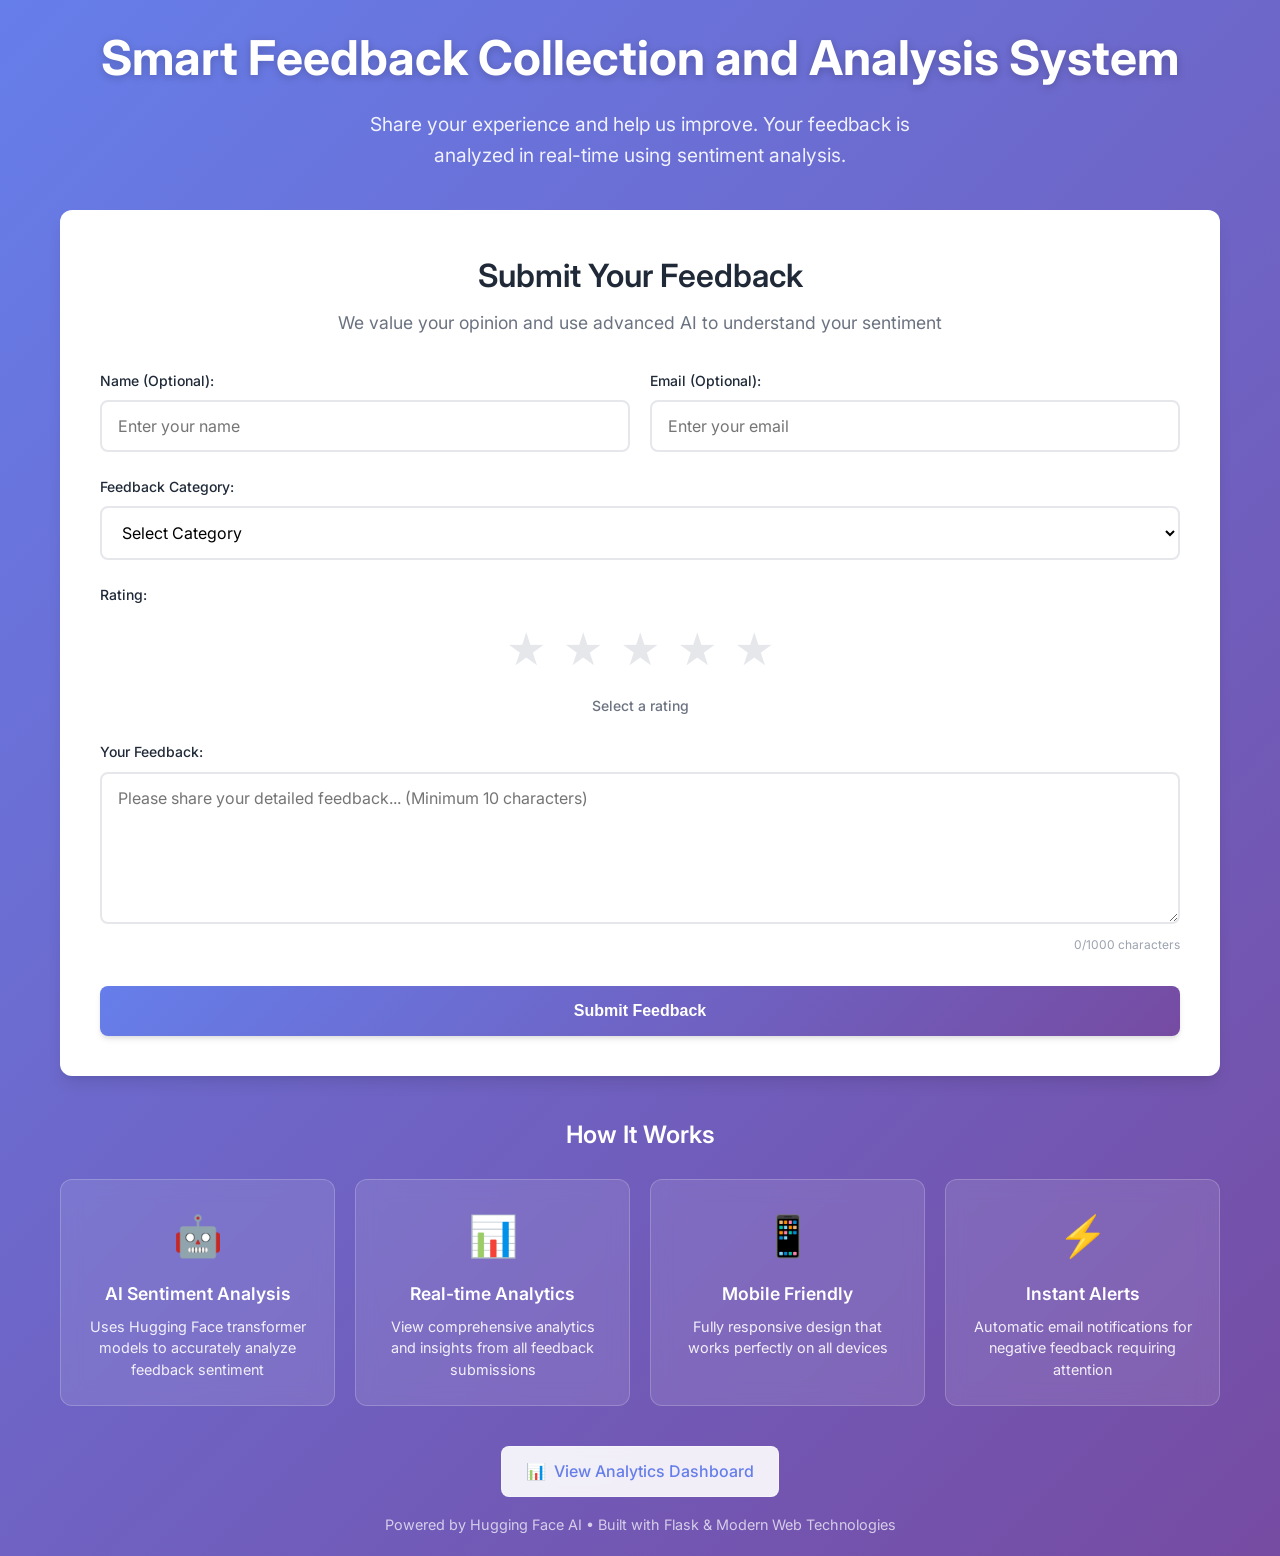
==== frontend/index.html @ a627e8ed "Initial commit - Smart Feedback Collection and Analysis System" ====
<!DOCTYPE html>
<html lang="en">
<head>
    <meta charset="UTF-8">
    <meta name="viewport" content="width=device-width, initial-scale=1.0">
    <title>Smart Feedback System</title>
    <link rel="stylesheet" href="styles/main.css">
    <link rel="preconnect" href="https://fonts.googleapis.com">
    <link rel="preconnect" href="https://fonts.gstatic.com" crossorigin>
    <link href="https://fonts.googleapis.com/css2?family=Inter:wght@300;400;500;600;700&display=swap" rel="stylesheet">
</head>
<body>
    <div class="container">
        <header>
            <div class="header-content">
                <h1>Smart Feedback Collection and Analysis System</h1>
                <p>Share your experience and help us improve. Your feedback is analyzed in real-time using sentiment analysis.</p>
            </div>
        </header>

        <main class="main-content">
            <div class="feedback-form-container">
                <div class="form-header">
                    <h2>Submit Your Feedback</h2>
                    <p>We value your opinion and use advanced AI to understand your sentiment</p>
                </div>

                <form id="feedbackForm" class="feedback-form">
                    <div class="form-row">
                        <div class="form-group">
                            <label for="name">Name (Optional):</label>
                            <input type="text" id="name" name="name" placeholder="Enter your name">
                        </div>

                        <div class="form-group">
                            <label for="email">Email (Optional):</label>
                            <input type="email" id="email" name="email" placeholder="Enter your email">
                        </div>
                    </div>

                    <div class="form-group">
                        <label for="category">Feedback Category:</label>
                        <select id="category" name="category" required>
                            <option value="">Select Category</option>
                            <option value="product">Product Feedback</option>
                            <option value="service">Service Feedback</option>
                            <option value="website">Website Experience</option>
                            <option value="support">Customer Support</option>
                            <option value="general">General Feedback</option>
                        </select>
                    </div>

                    <div class="form-group">
                        <label for="rating">Rating:</label>
                        <div class="rating-container">
                            <div class="rating-stars">
                                <span class="star" data-value="1">★</span>
                                <span class="star" data-value="2">★</span>
                                <span class="star" data-value="3">★</span>
                                <span class="star" data-value="4">★</span>
                                <span class="star" data-value="5">★</span>
                            </div>
                            <div class="rating-text" id="ratingText">Select a rating</div>
                        </div>
                        <input type="hidden" id="rating" name="rating" required>
                    </div>

                    <div class="form-group">
                        <label for="message">Your Feedback:</label>
                        <textarea id="message" name="message" rows="6" 
                                  placeholder="Please share your detailed feedback... (Minimum 10 characters)" 
                                  required></textarea>
                        <div class="char-count">
                            <span id="charCount">0</span>/1000 characters
                        </div>
                    </div>

                    <div class="form-actions">
                        <button type="submit" class="submit-btn" id="submitBtn">
                            <span class="btn-text">Submit Feedback</span>
                            <span class="btn-loading" style="display: none;">
                                <span class="loading-spinner"></span>
                                Analyzing Sentiment...
                            </span>
                        </button>
                    </div>
                </form>

                <div id="responseMessage" class="response-message"></div>
            </div>

            <div class="features-section">
                <h3>How It Works</h3>
                <div class="features-grid">
                    <div class="feature-card">
                        <div class="feature-icon">🤖</div>
                        <h4>AI Sentiment Analysis</h4>
                        <p>Uses Hugging Face transformer models to accurately analyze feedback sentiment</p>
                    </div>
                    <div class="feature-card">
                        <div class="feature-icon">📊</div>
                        <h4>Real-time Analytics</h4>
                        <p>View comprehensive analytics and insights from all feedback submissions</p>
                    </div>
                    <div class="feature-card">
                        <div class="feature-icon">📱</div>
                        <h4>Mobile Friendly</h4>
                        <p>Fully responsive design that works perfectly on all devices</p>
                    </div>
                    <div class="feature-card">
                        <div class="feature-icon">⚡</div>
                        <h4>Instant Alerts</h4>
                        <p>Automatic email notifications for negative feedback requiring attention</p>
                    </div>
                </div>
            </div>
        </main>

        <footer class="footer">
            <div class="footer-actions">
                <a href="dashboard.html" class="btn btn-secondary">
                    <span>📊</span>
                    View Analytics Dashboard
                </a>
            </div>
            <div class="footer-info">
                <p>Powered by Hugging Face AI • Built with Flask & Modern Web Technologies</p>
            </div>
        </footer>
    </div>

    <script src="scripts/main.js"></script>
</body>
</html>
---- frontend/styles/main.css ----
* {
    margin: 0;
    padding: 0;
    box-sizing: border-box;
}

:root {
    --primary-color: #667eea;
    --primary-dark: #5a6fd8;
    --secondary-color: #764ba2;
    --success-color: #10b981;
    --warning-color: #f59e0b;
    --error-color: #ef4444;
    --text-primary: #1f2937;
    --text-secondary: #6b7280;
    --text-light: #9ca3af;
    --bg-primary: #ffffff;
    --bg-secondary: #f8fafc;
    --bg-tertiary: #f1f5f9;
    --border-color: #e5e7eb;
    --shadow-sm: 0 1px 2px 0 rgba(0, 0, 0, 0.05);
    --shadow-md: 0 4px 6px -1px rgba(0, 0, 0, 0.1), 0 2px 4px -1px rgba(0, 0, 0, 0.06);
    --shadow-lg: 0 10px 15px -3px rgba(0, 0, 0, 0.1), 0 4px 6px -2px rgba(0, 0, 0, 0.05);
    --border-radius: 12px;
    --border-radius-sm: 8px;
    --transition: all 0.3s cubic-bezier(0.4, 0, 0.2, 1);
}

body {
    font-family: 'Inter', -apple-system, BlinkMacSystemFont, 'Segoe UI', Roboto, sans-serif;
    line-height: 1.6;
    color: var(--text-primary);
    background: linear-gradient(135deg, var(--primary-color) 0%, var(--secondary-color) 100%);
    min-height: 100vh;
}

.container {
    max-width: 1200px;
    margin: 0 auto;
    padding: 20px;
    min-height: 100vh;
    display: flex;
    flex-direction: column;
}

/* Header Styles */
header {
    text-align: center;
    margin-bottom: 40px;
    color: white;
}

.header-content h1 {
    font-size: clamp(2rem, 5vw, 3rem);
    font-weight: 700;
    margin-bottom: 12px;
    text-shadow: 0 2px 8px rgba(0, 0, 0, 0.2);
}

.header-content p {
    font-size: clamp(1rem, 2vw, 1.2rem);
    opacity: 0.9;
    max-width: 600px;
    margin: 0 auto;
    line-height: 1.6;
}

/* Main Content */
.main-content {
    flex: 1;
    display: grid;
    gap: 40px;
    align-content: start;
}

/* Form Container */
.feedback-form-container {
    background: var(--bg-primary);
    padding: clamp(24px, 4vw, 40px);
    border-radius: var(--border-radius);
    box-shadow: var(--shadow-lg);
    backdrop-filter: blur(10px);
}

.form-header {
    text-align: center;
    margin-bottom: 32px;
}

.form-header h2 {
    font-size: clamp(1.5rem, 3vw, 2rem);
    font-weight: 600;
    color: var(--text-primary);
    margin-bottom: 8px;
}

.form-header p {
    color: var(--text-secondary);
    font-size: 1.1rem;
}

/* Form Styles */
.form-row {
    display: grid;
    grid-template-columns: 1fr 1fr;
    gap: 20px;
}

.form-group {
    margin-bottom: 24px;
}

label {
    display: block;
    margin-bottom: 8px;
    font-weight: 500;
    color: var(--text-primary);
    font-size: 14px;
}

input, select, textarea {
    width: 100%;
    padding: 14px 16px;
    border: 2px solid var(--border-color);
    border-radius: var(--border-radius-sm);
    font-size: 16px;
    transition: var(--transition);
    background: var(--bg-primary);
    font-family: inherit;
}

input:focus, select:focus, textarea:focus {
    outline: none;
    border-color: var(--primary-color);
    box-shadow: 0 0 0 3px rgba(102, 126, 234, 0.1);
    background: var(--bg-primary);
}

/* Rating Styles */
.rating-container {
    text-align: center;
}

.rating-stars {
    display: inline-flex;
    gap: 8px;
    margin-bottom: 8px;
}

.star {
    font-size: clamp(2rem, 4vw, 2.5rem);
    color: var(--border-color);
    cursor: pointer;
    transition: var(--transition);
    padding: 4px;
    border-radius: 4px;
}

.star:hover {
    transform: scale(1.2);
    color: #ffd700;
}

.star.active {
    color: #ffd700;
    text-shadow: 0 2px 8px rgba(255, 215, 0, 0.4);
}

.rating-text {
    font-size: 14px;
    color: var(--text-secondary);
    font-weight: 500;
}

/* Character Count */
.char-count {
    text-align: right;
    font-size: 12px;
    color: var(--text-light);
    margin-top: 4px;
}

/* Form Actions */
.form-actions {
    margin-top: 32px;
}

.submit-btn {
    width: 100%;
    padding: 16px 24px;
    background: linear-gradient(135deg, var(--primary-color), var(--secondary-color));
    color: white;
    border: none;
    border-radius: var(--border-radius-sm);
    font-size: 16px;
    font-weight: 600;
    cursor: pointer;
    transition: var(--transition);
    display: flex;
    align-items: center;
    justify-content: center;
    gap: 8px;
    box-shadow: var(--shadow-md);
}

.submit-btn:hover:not(:disabled) {
    transform: translateY(-2px);
    box-shadow: var(--shadow-lg);
}

.submit-btn:active {
    transform: translateY(0);
}

.submit-btn:disabled {
    opacity: 0.7;
    cursor: not-allowed;
    transform: none;
}

.loading-spinner {
    width: 16px;
    height: 16px;
    border: 2px solid transparent;
    border-top: 2px solid currentColor;
    border-radius: 50%;
    animation: spin 1s linear infinite;
}

@keyframes spin {
    to { transform: rotate(360deg); }
}

/* Response Message */
.response-message {
    margin-top: 20px;
    padding: 16px 20px;
    border-radius: var(--border-radius-sm);
    text-align: center;
    display: none;
    font-weight: 500;
    animation: slideDown 0.3s ease;
}

@keyframes slideDown {
    from {
        opacity: 0;
        transform: translateY(-10px);
    }
    to {
        opacity: 1;
        transform: translateY(0);
    }
}

.response-message.success {
    background: #ecfdf5;
    color: #065f46;
    border: 1px solid #a7f3d0;
}

.response-message.error {
    background: #fef2f2;
    color: #991b1b;
    border: 1px solid #fecaca;
}

.response-message.info {
    background: #eff6ff;
    color: #1e40af;
    border: 1px solid #dbeafe;
}

/* Features Section */
.features-section {
    text-align: center;
}

.features-section h3 {
    font-size: 1.5rem;
    font-weight: 600;
    color: white;
    margin-bottom: 24px;
}

.features-grid {
    display: grid;
    grid-template-columns: repeat(auto-fit, minmax(250px, 1fr));
    gap: 20px;
}

.feature-card {
    background: rgba(255, 255, 255, 0.1);
    backdrop-filter: blur(10px);
    padding: 24px;
    border-radius: var(--border-radius);
    color: white;
    transition: var(--transition);
    border: 1px solid rgba(255, 255, 255, 0.2);
}

.feature-card:hover {
    transform: translateY(-4px);
    background: rgba(255, 255, 255, 0.15);
}

.feature-icon {
    font-size: 2.5rem;
    margin-bottom: 12px;
}

.feature-card h4 {
    font-size: 1.1rem;
    font-weight: 600;
    margin-bottom: 8px;
}

.feature-card p {
    opacity: 0.9;
    font-size: 0.9rem;
    line-height: 1.5;
}

/* Footer */
.footer {
    margin-top: 40px;
    text-align: center;
}

.footer-actions {
    margin-bottom: 16px;
}

.btn {
    display: inline-flex;
    align-items: center;
    gap: 8px;
    padding: 12px 24px;
    background: rgba(255, 255, 255, 0.2);
    color: white;
    text-decoration: none;
    border-radius: var(--border-radius-sm);
    font-weight: 500;
    transition: var(--transition);
    backdrop-filter: blur(10px);
    border: 1px solid rgba(255, 255, 255, 0.3);
}

.btn:hover {
    background: rgba(255, 255, 255, 0.3);
    transform: translateY(-2px);
}

.btn-secondary {
    background: rgba(255, 255, 255, 0.9);
    color: var(--primary-color);
}

.btn-secondary:hover {
    background: white;
}

.footer-info {
    color: rgba(255, 255, 255, 0.7);
    font-size: 0.9rem;
}

/* Mobile Responsiveness */
@media (max-width: 768px) {
    .container {
        padding: 16px;
    }
    
    .form-row {
        grid-template-columns: 1fr;
        gap: 0;
    }
    
    .features-grid {
        grid-template-columns: 1fr;
    }
    
    .feedback-form-container {
        padding: 24px 20px;
    }
    
    input, select, textarea {
        padding: 16px;
        font-size: 16px; /* Prevent zoom on iOS */
    }
    
    .rating-stars {
        gap: 12px;
    }
    
    .star {
        padding: 8px;
    }
}

@media (max-width: 480px) {
    .container {
        padding: 12px;
    }
    
    .feedback-form-container {
        padding: 20px 16px;
        border-radius: 16px;
    }
    
    .feature-card {
        padding: 20px;
    }
    
    .btn {
        width: 100%;
        justify-content: center;
    }
}

/* Touch device improvements */
@media (hover: none) {
    .star:hover {
        transform: none;
    }
    
    .submit-btn:hover:not(:disabled) {
        transform: none;
    }
    
    .feature-card:hover {
        transform: none;
    }
    
    .btn:hover {
        transform: none;
    }
}

/* Sentiment badges for messages */
.sentiment-badge {
    display: inline-block;
    padding: 4px 12px;
    border-radius: 20px;
    font-size: 12px;
    font-weight: 600;
    margin-left: 8px;
    text-transform: uppercase;
    letter-spacing: 0.5px;
}

.sentiment-badge.positive {
    background: #d1fae5;
    color: #065f46;
}

.sentiment-badge.negative {
    background: #fee2e2;
    color: #991b1b;
}

.sentiment-badge.neutral {
    background: #fef3c7;
    color: #92400e;
}
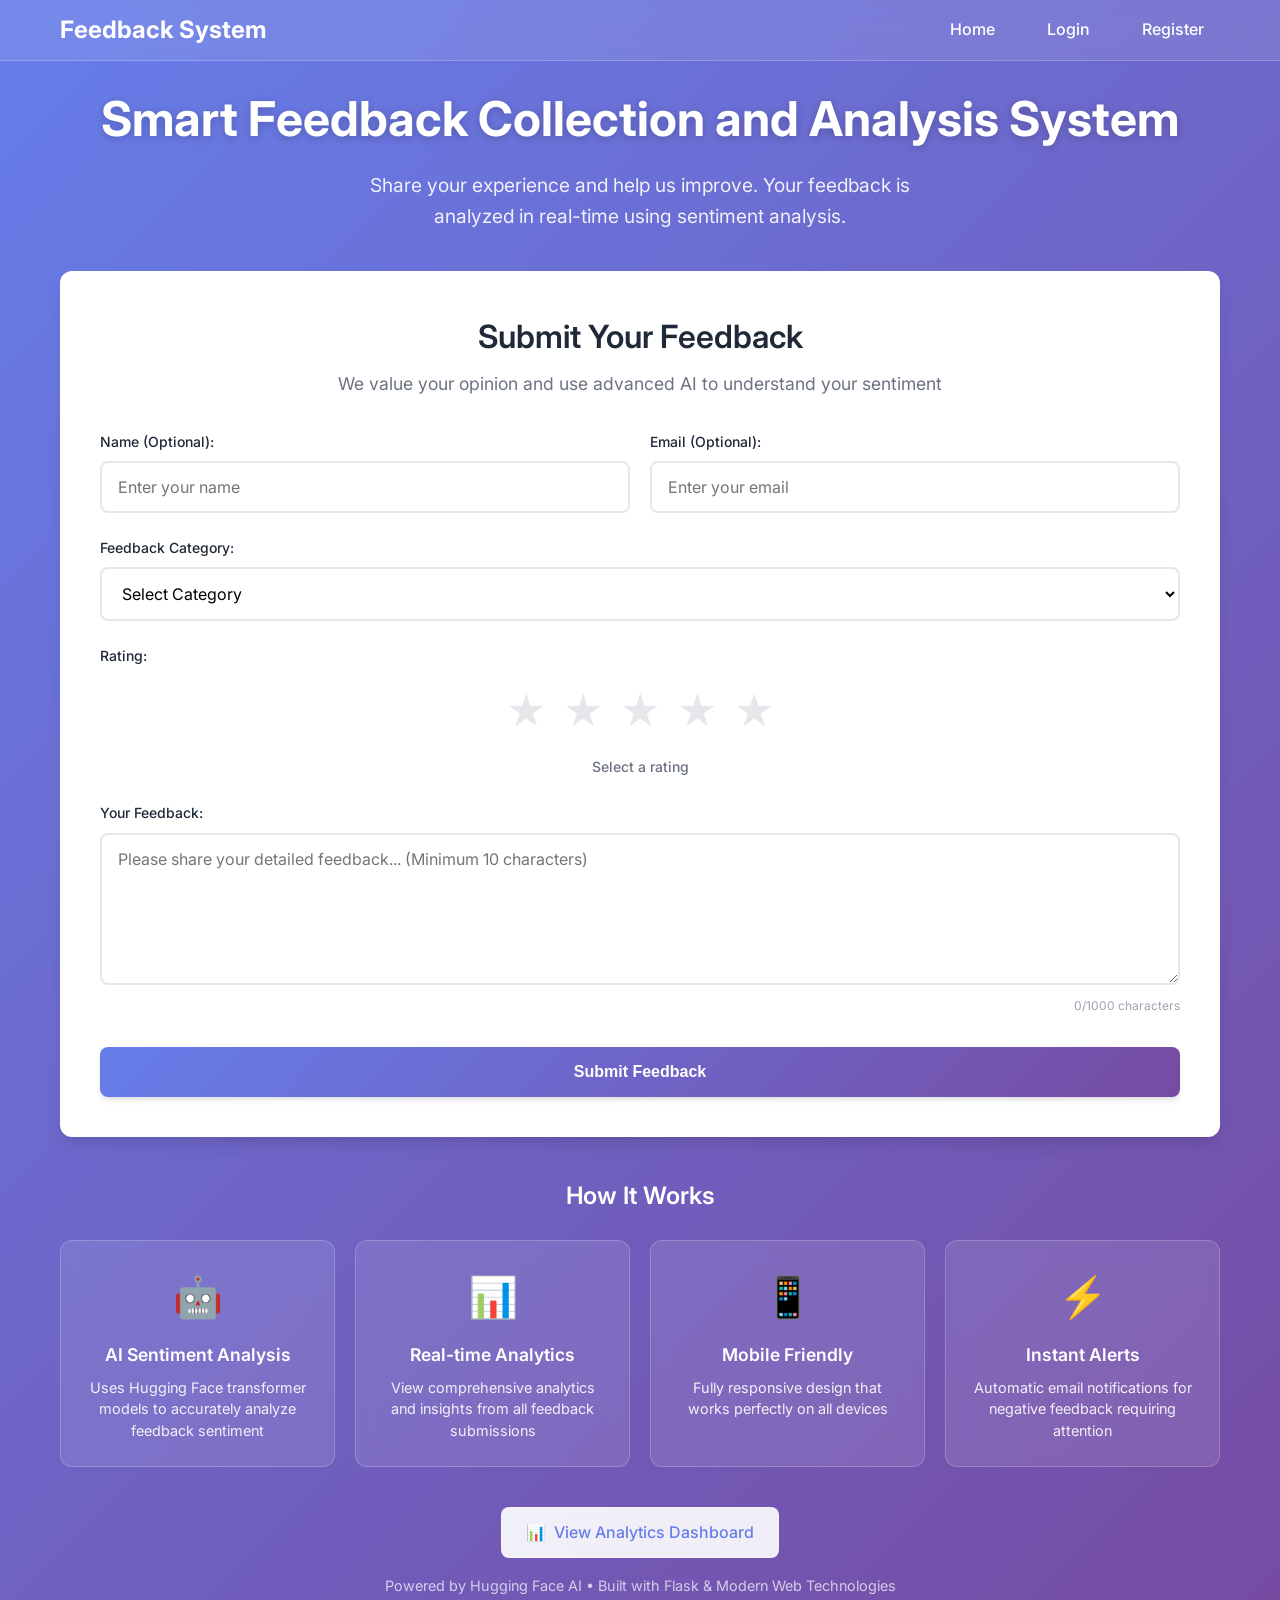
==== commit 2caccc70: "Users added" ====
--- a/frontend/index.html
+++ b/frontend/index.html
@@ -10,6 +10,35 @@
     <link href="https://fonts.googleapis.com/css2?family=Inter:wght@300;400;500;600;700&display=swap" rel="stylesheet">
 </head>
 <body>
+    <!-- Navigation -->
+    <nav class="main-nav" id="mainNav">
+        <div class="nav-container">
+            <div class="nav-brand">
+                <a href="index.html">Feedback System</a>
+            </div>
+            <div class="nav-links" id="navLinks">
+                <!-- Guest Links - Show when NOT logged in -->
+                <a href="index.html" class="nav-link guest-link">Home</a>
+                <a href="login.html" class="nav-link guest-link">Login</a>
+                <a href="register.html" class="nav-link guest-link">Register</a>
+                
+                <!-- Authenticated Links - Show when logged in -->
+                <a href="index.html" class="nav-link auth-link">Home</a>
+                <a href="dashboard.html" class="nav-link auth-link admin-link">Dashboard</a>
+                <a href="profile.html" class="nav-link auth-link">My Feedback</a>
+                
+                <!-- User Menu - Show when logged in -->
+                <div class="user-menu auth-link" id="userMenu">
+                    <span class="user-info">
+                        <span id="userEmail">User</span>
+                        <small id="userRole">Role</small>
+                    </span>
+                    <button id="logoutBtn" class="logout-btn">Logout</button>
+                </div>
+            </div>
+        </div>
+    </nav>
+
     <div class="container">
         <header>
             <div class="header-content">
@@ -118,7 +147,7 @@
 
         <footer class="footer">
             <div class="footer-actions">
-                <a href="dashboard.html" class="btn btn-secondary">
+                <a href="#" onclick="checkDashboardAccess()" class="btn btn-secondary">
                     <span>📊</span>
                     View Analytics Dashboard
                 </a>
@@ -129,6 +158,20 @@
         </footer>
     </div>
 
+    <script src="scripts/auth.js"></script>
     <script src="scripts/main.js"></script>
+    <script>
+        function checkDashboardAccess() {
+            if (window.authManager && window.authManager.isLoggedIn() && window.authManager.isAdmin()) {
+                window.location.href = 'dashboard.html';
+            } else if (window.authManager && window.authManager.isLoggedIn()) {
+                alert('Admin access required for dashboard. Please login with an admin account.');
+                window.location.href = 'login.html';
+            } else {
+                alert('Please login to access the dashboard.');
+                window.location.href = 'login.html';
+            }
+        }
+    </script>
 </body>
 </html>
--- a/frontend/styles/main.css
+++ b/frontend/styles/main.css
@@ -1,3 +1,124 @@
+/* ===== NAVIGATION STYLES ===== */
+.main-nav {
+    background: rgba(255, 255, 255, 0.1);
+    backdrop-filter: blur(10px);
+    border-bottom: 1px solid rgba(255, 255, 255, 0.2);
+    padding: 0;
+    position: sticky;
+    top: 0;
+    z-index: 1000;
+    width: 100%;
+}
+
+.nav-container {
+    max-width: 1200px;
+    margin: 0 auto;
+    padding: 0 20px;
+    display: flex;
+    justify-content: space-between;
+    align-items: center;
+    height: 60px;
+}
+
+.nav-brand a {
+    color: white;
+    font-size: 1.5rem;
+    font-weight: 700;
+    text-decoration: none;
+}
+
+.nav-links {
+    display: flex;
+    align-items: center;
+    gap: 20px;
+}
+
+/* Navigation Links */
+.nav-link {
+    color: white;
+    text-decoration: none;
+    padding: 8px 16px;
+    border-radius: 6px;
+    transition: all 0.3s ease;
+    font-weight: 500;
+    display: inline-block;
+}
+
+.nav-link:hover {
+    background: rgba(255, 255, 255, 0.1);
+    transform: translateY(-1px);
+}
+
+/* User Menu */
+.user-menu {
+    display: flex;
+    align-items: center;
+    gap: 12px;
+    color: white;
+    padding: 8px 16px;
+    border-radius: 6px;
+    background: rgba(255, 255, 255, 0.1);
+    border: 1px solid rgba(255, 255, 255, 0.2);
+}
+
+.user-info {
+    text-align: right;
+}
+
+.user-info small {
+    display: block;
+    opacity: 0.8;
+    font-size: 0.75rem;
+    margin-top: 2px;
+}
+
+.logout-btn {
+    background: rgba(255, 255, 255, 0.2);
+    color: white;
+    border: 1px solid rgba(255, 255, 255, 0.3);
+    padding: 6px 12px;
+    border-radius: 4px;
+    cursor: pointer;
+    transition: background-color 0.3s;
+    font-family: inherit;
+    font-size: 0.875rem;
+}
+
+.logout-btn:hover {
+    background: rgba(255, 255, 255, 0.3);
+}
+
+/* Authentication-based visibility */
+.guest-link {
+    display: none;
+}
+
+.auth-link {
+    display: none;
+}
+
+.admin-link {
+    display: none;
+}
+
+/* Show elements based on authentication state */
+body.guest .guest-link {
+    display: inline-block !important;
+}
+
+body.authenticated .auth-link {
+    display: inline-block !important;
+}
+
+body.admin .admin-link {
+    display: inline-block !important;
+}
+
+body.authenticated .user-menu {
+    display: flex !important;
+}
+
+/* Rest of your existing CSS remains the same */
 * {
     margin: 0;
     padding: 0;
@@ -386,7 +507,7 @@
     
     input, select, textarea {
         padding: 16px;
-        font-size: 16px; /* Prevent zoom on iOS */
+        font-size: 16px;
     }
     
     .rating-stars {
@@ -395,6 +516,19 @@
     
     .star {
         padding: 8px;
+    }
+
+    .nav-links {
+        gap: 10px;
+    }
+    
+    .nav-link {
+        padding: 6px 12px;
+        font-size: 0.9rem;
+    }
+    
+    .user-menu {
+        padding: 6px 12px;
     }
 }
 
@@ -415,6 +549,14 @@
     .btn {
         width: 100%;
         justify-content: center;
+    }
+
+    .nav-container {
+        padding: 0 12px;
+    }
+    
+    .nav-links {
+        gap: 8px;
     }
 }
 
@@ -433,6 +575,10 @@
     }
     
     .btn:hover {
+        transform: none;
+    }
+    
+    .nav-link:hover {
         transform: none;
     }
 }
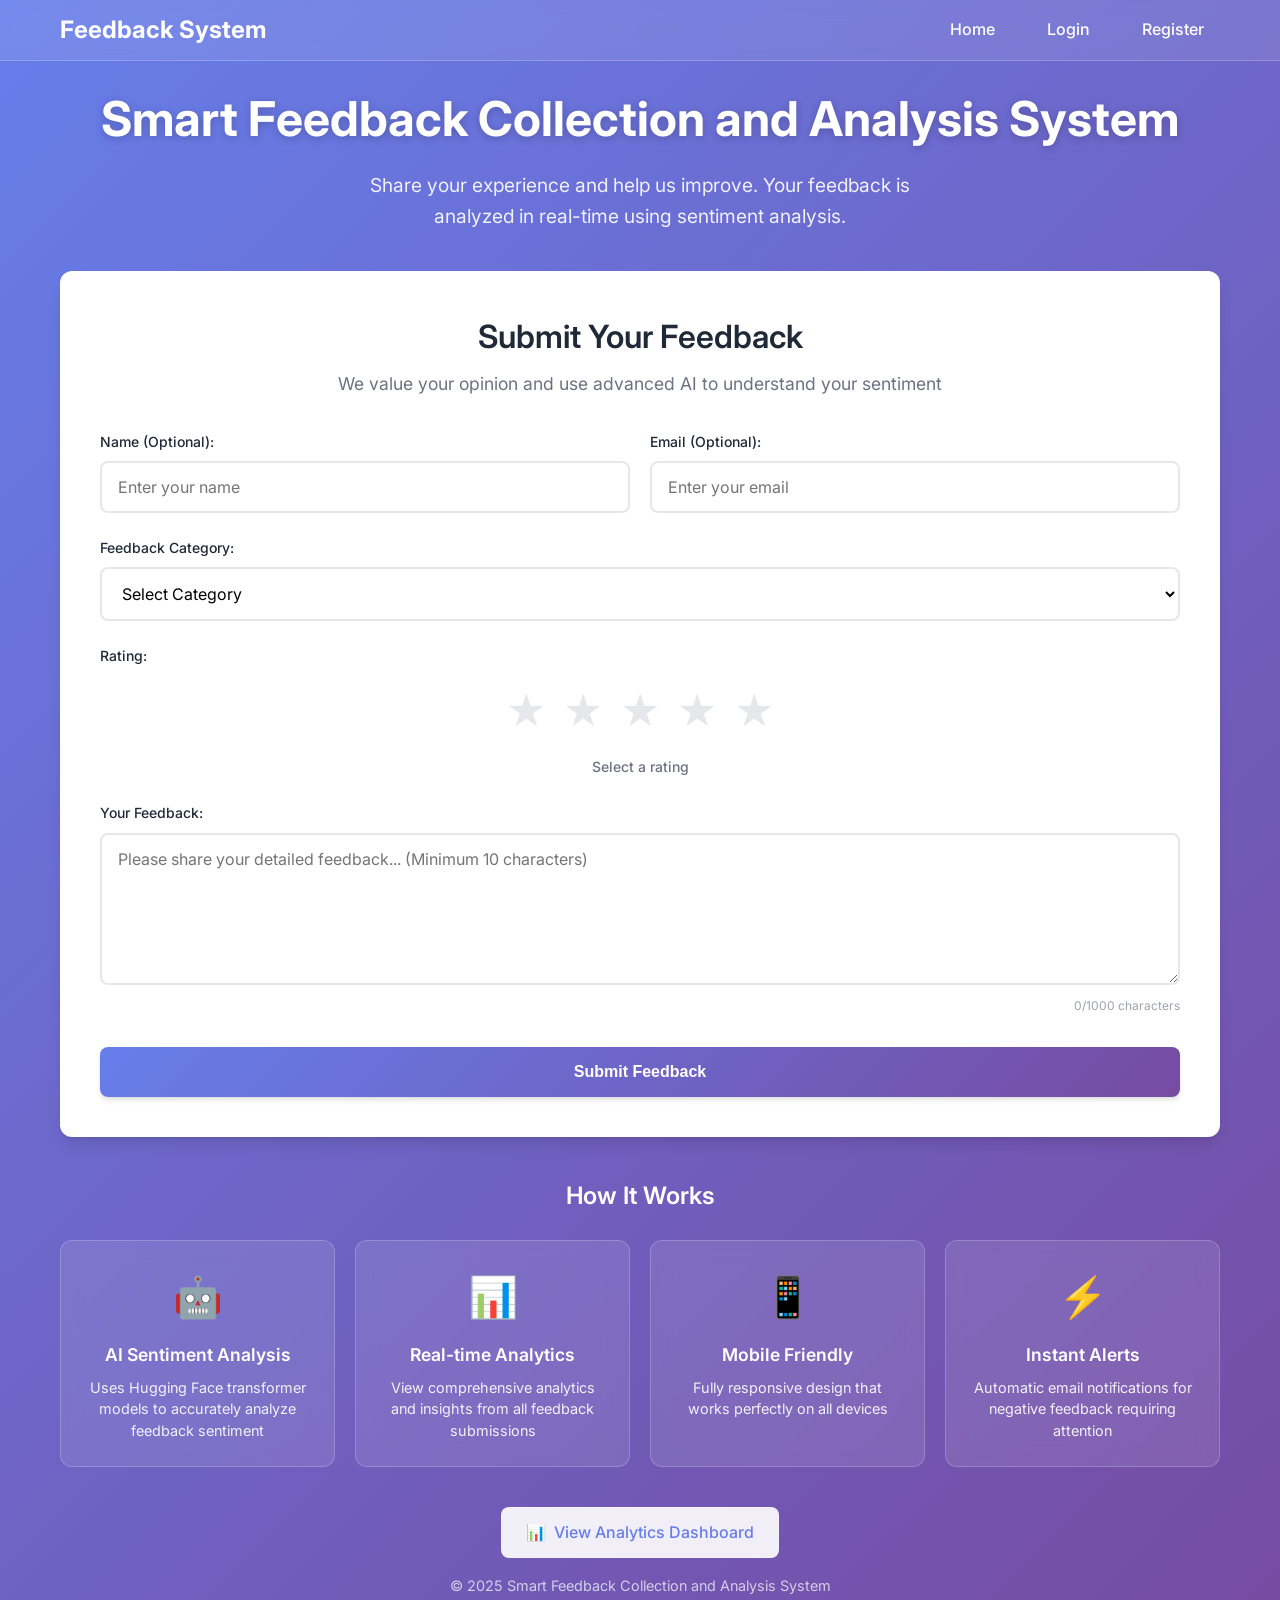
==== commit 337c84ed: "Footer" ====
--- a/frontend/index.html
+++ b/frontend/index.html
@@ -153,7 +153,7 @@
                 </a>
             </div>
             <div class="footer-info">
-                <p>Powered by Hugging Face AI • Built with Flask & Modern Web Technologies</p>
+                <p>© 2025 Smart Feedback Collection and Analysis System</p>
             </div>
         </footer>
     </div>
